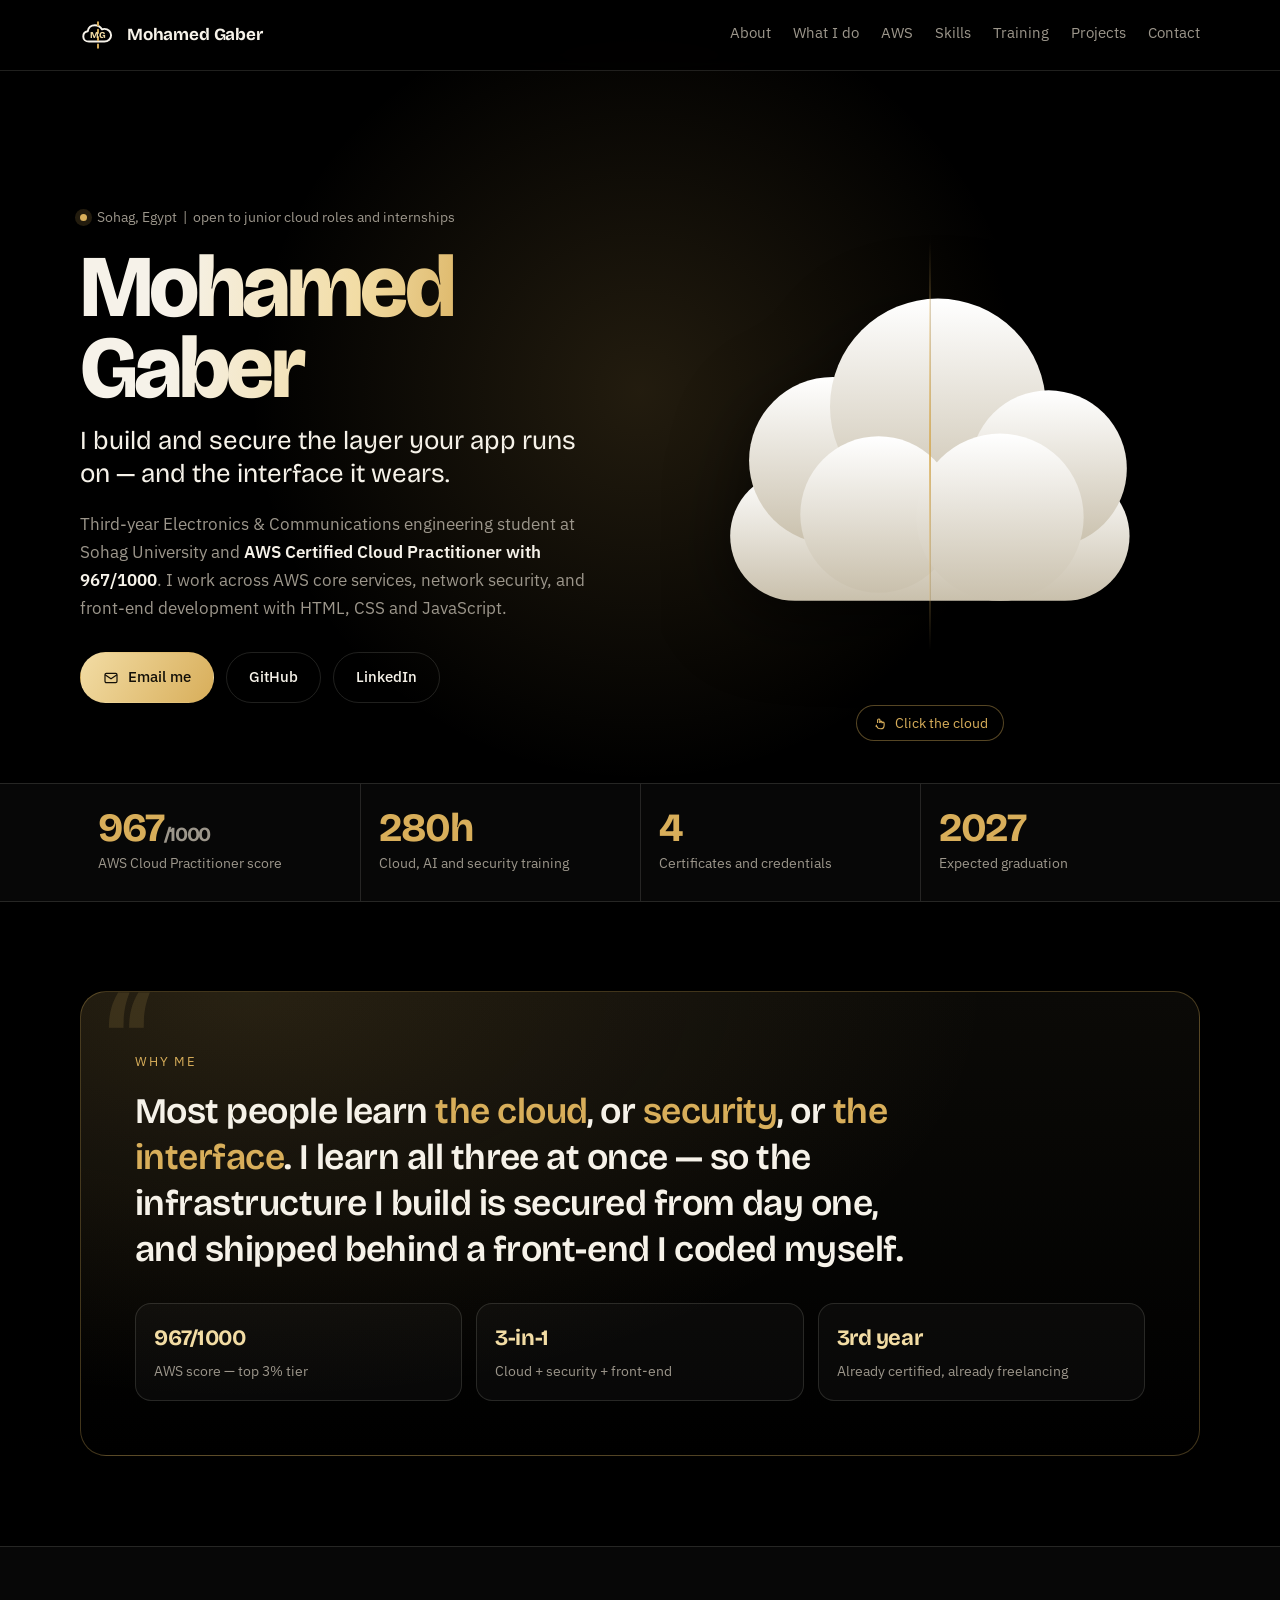
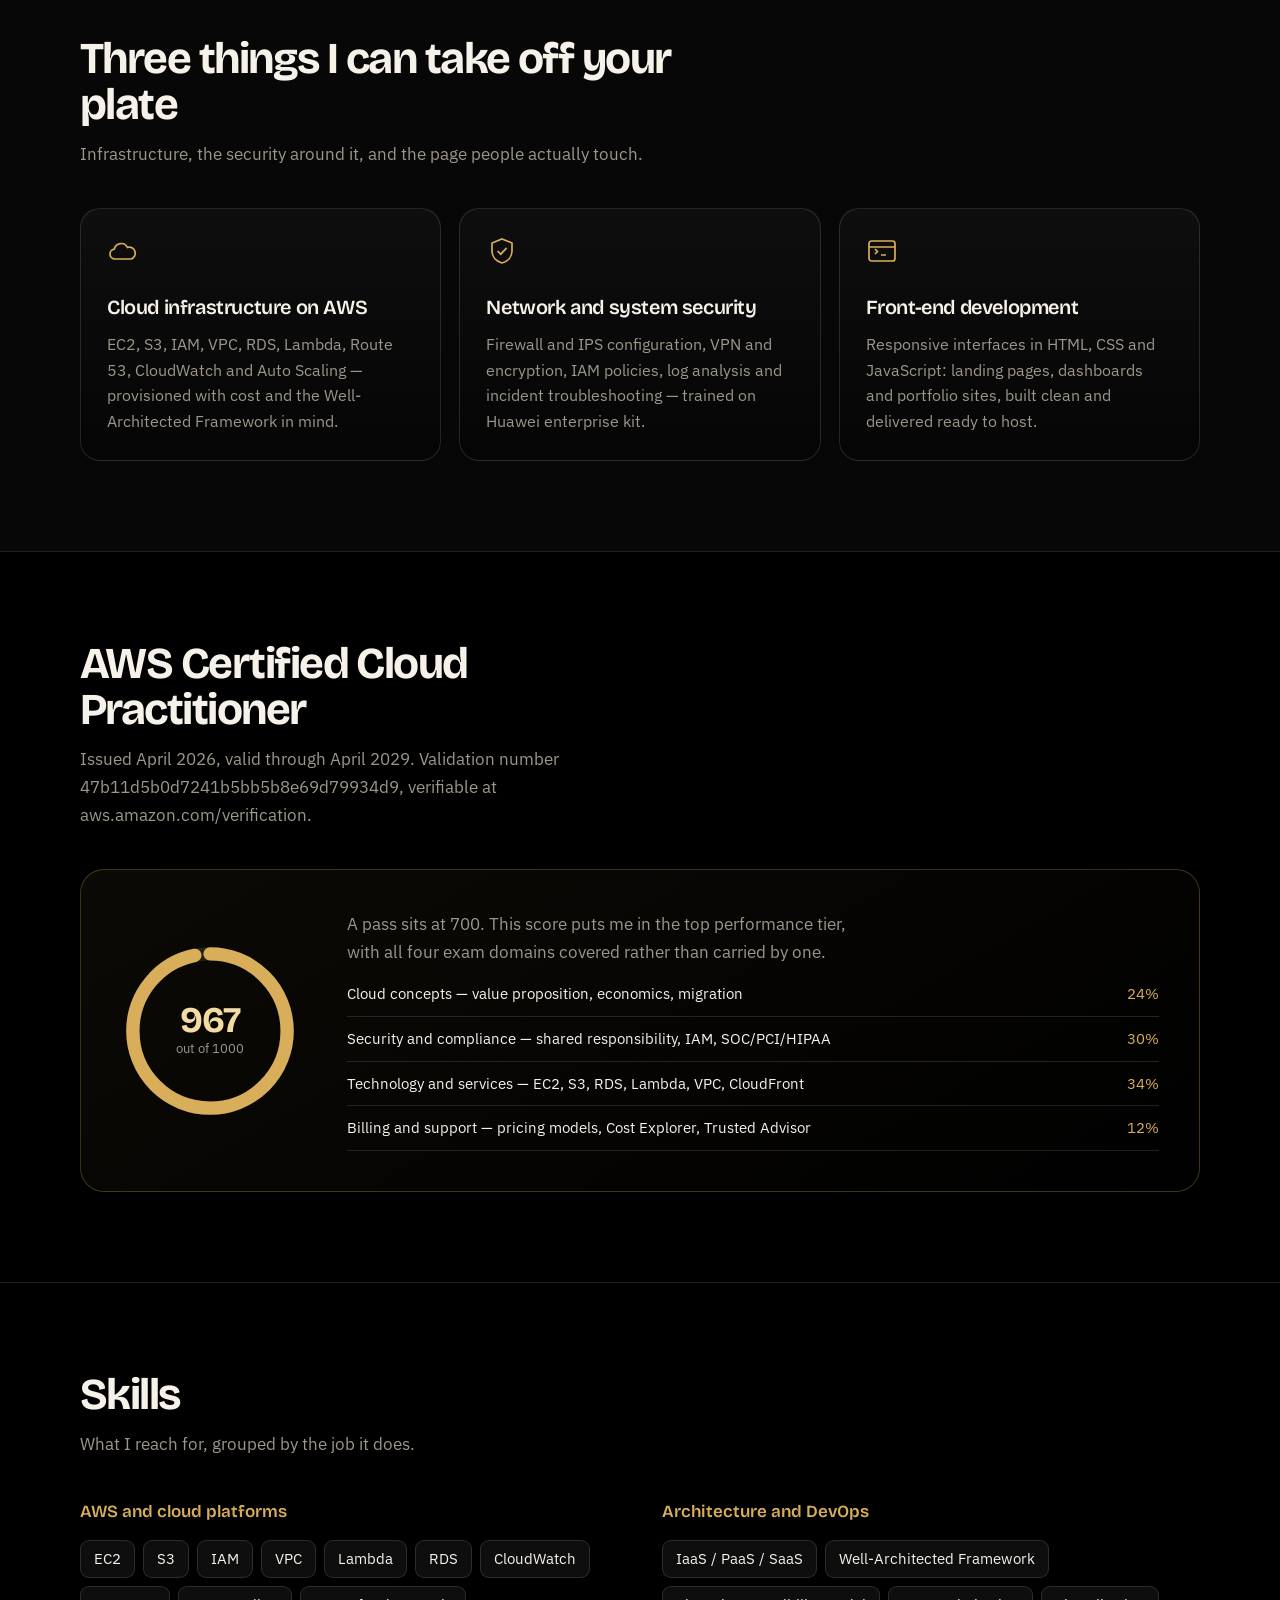
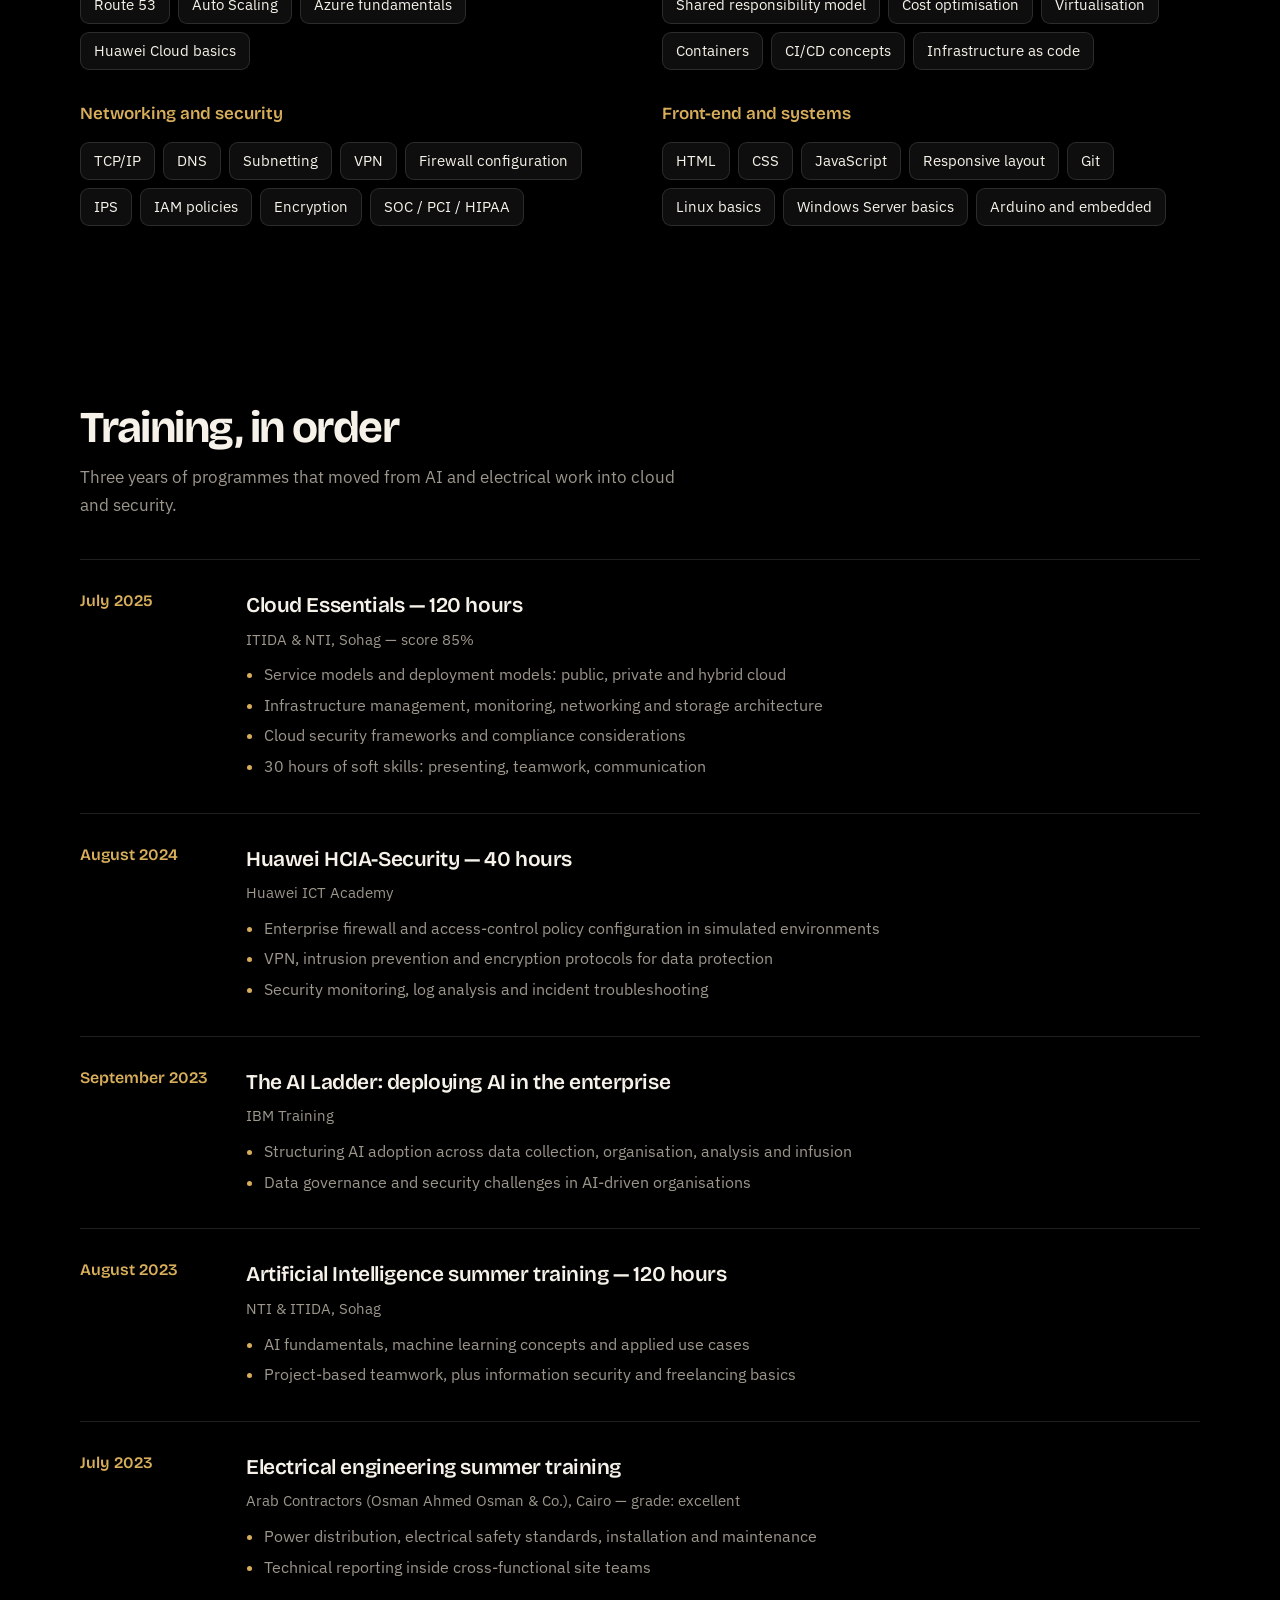
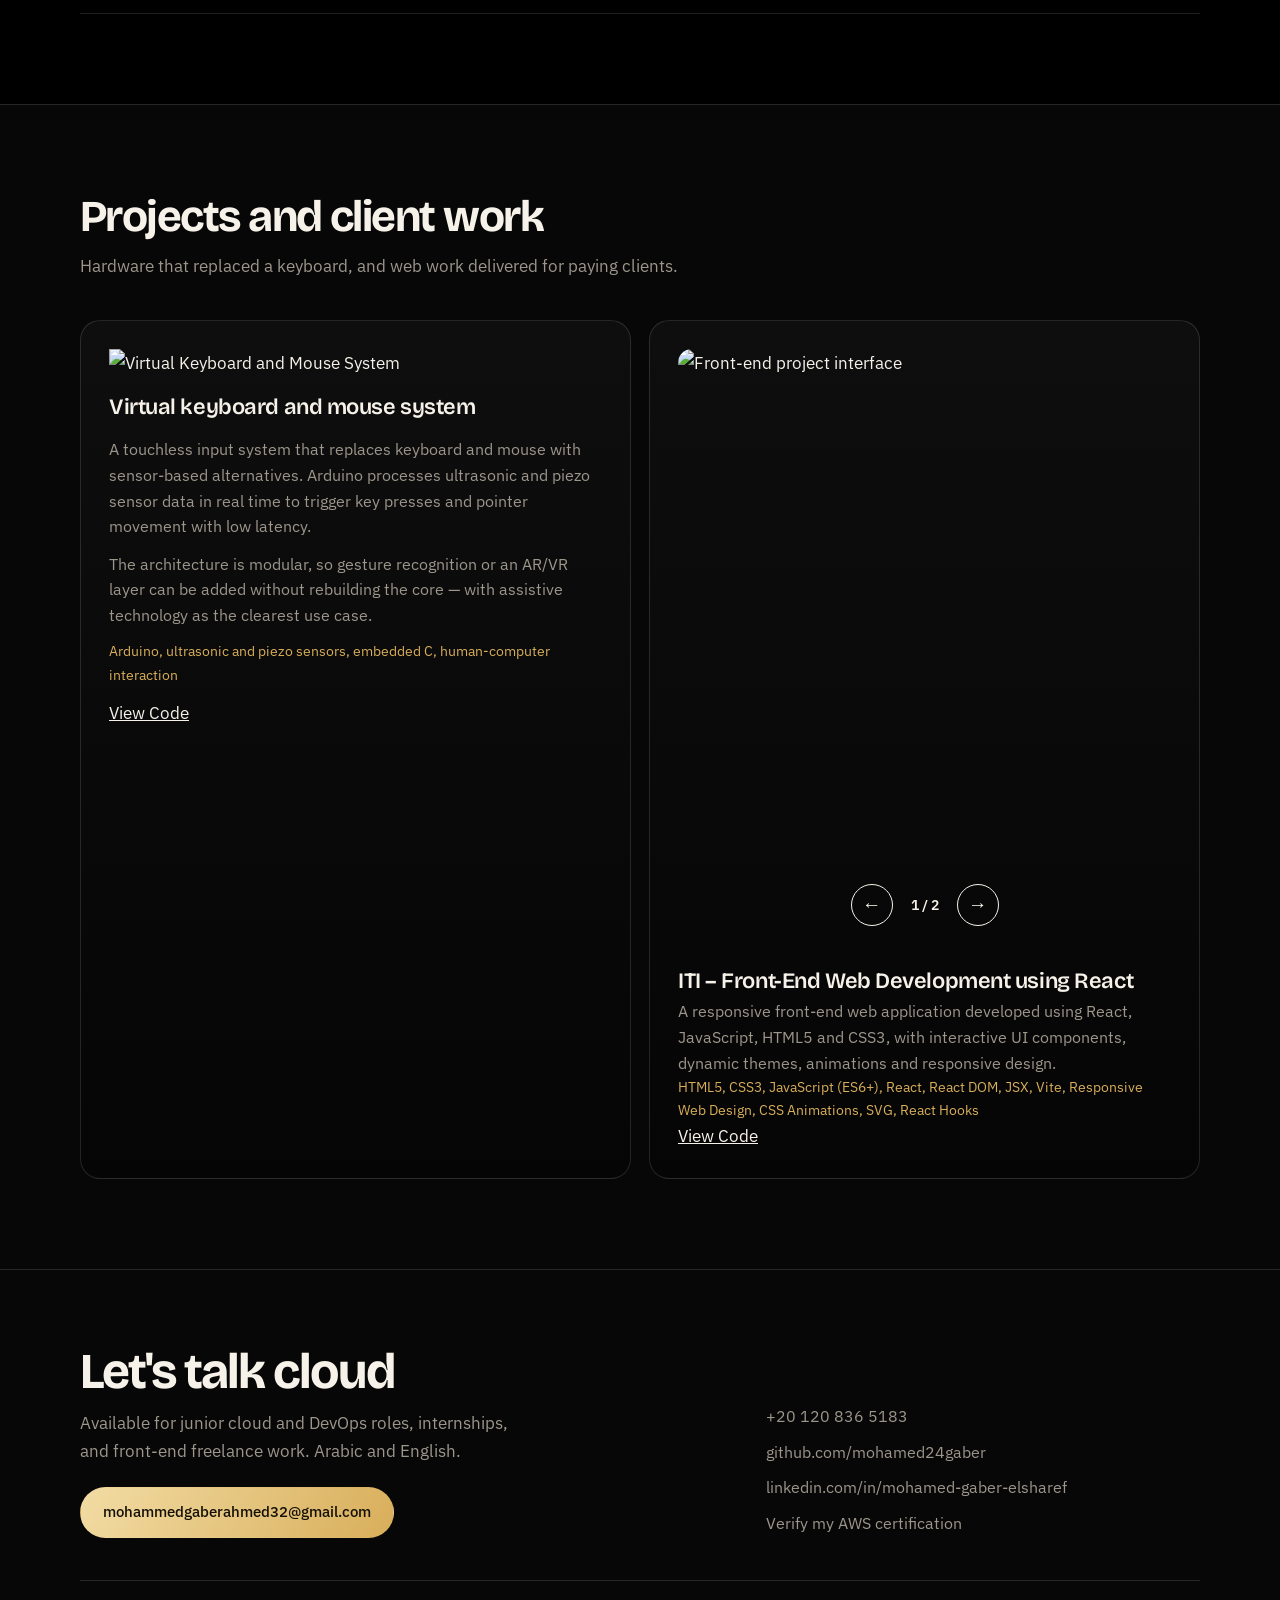
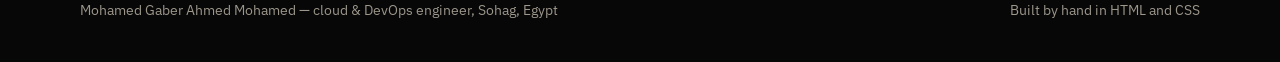
==== index.html @ 7c91f12f "Update portfolio" ====
<!DOCTYPE html>
<html lang="en">
<head>
<meta charset="utf-8">
<meta name="viewport" content="width=device-width, initial-scale=1">
<title>Mohamed Gaber — Cloud &amp; DevOps Engineer</title>
<meta name="description" content="Portfolio of Mohamed Gaber, cloud and DevOps engineer: AWS, network security, and front-end development.">
<link rel="preconnect" href="https://fonts.googleapis.com">
<link rel="preconnect" href="https://fonts.gstatic.com" crossorigin>
<link href="https://fonts.googleapis.com/css2?family=Bricolage+Grotesque:opsz,wght@12..96,400;12..96,600;12..96,800&family=IBM+Plex+Sans:wght@400;500;600&display=swap" rel="stylesheet">
<link rel="stylesheet" href="style.css">
</head>
<body>

<svg width="0" height="0" style="position:absolute" aria-hidden="true">
  <linearGradient id="cloudFill" x1="0" y1="0" x2="0" y2="1">
    <stop offset="0" stop-color="#FFFFFF"/>
    <stop offset="1" stop-color="#C9C0AC"/>
  </linearGradient>
  <symbol id="cloudshape" viewBox="0 0 400 400">
    <g fill="url(#cloudFill)">
      <rect x="52" y="214" width="296" height="96" rx="48"/>
      <circle cx="128" cy="206" r="62"/>
      <circle cx="206" cy="166" r="80"/>
      <circle cx="288" cy="212" r="58"/>
      <circle cx="162" cy="246" r="58"/>
      <circle cx="252" cy="248" r="62"/>
    </g>
  </symbol>
</svg>

<header class="top">
  <div class="wrap">
    <a class="mark" href="#top" aria-label="Mohamed Gaber, home">
      <svg viewBox="0 0 44 44" aria-hidden="true">
        <path d="M11 30c-4.4 0-7-2.8-7-6.3 0-3.1 2.2-5.7 5.4-6.2C10 13 13.7 10 18.2 10c3.7 0 7 2 8.6 5.1.9-.4 1.9-.6 3-.6 4.6 0 8.2 3.5 8.2 7.9 0 4.4-3.6 7.6-8.2 7.6H11Z" fill="none" stroke="var(--ink)" stroke-width="2.4" stroke-linejoin="round"/>
        <path d="M22 6.5v31" stroke="var(--gold)" stroke-width="2.4" stroke-linecap="round" stroke-dasharray="4 5"/>
        <text x="22" y="26" text-anchor="middle" font-family="Bricolage Grotesque, sans-serif" font-size="11" font-weight="800" fill="var(--gold-hi)" style="letter-spacing:-.5px">MG</text>
      </svg>
      <span>Mohamed Gaber</span>
    </a>
    <nav class="nav">
      <a href="#about">About</a>
      <a href="#do">What I do</a>
      <a href="#aws">AWS</a>
      <a href="#skills">Skills</a>
      <a href="#training">Training</a>
      <a href="#work">Projects</a>
      <a href="#contact">Contact</a>
    </nav>
  </div>
</header>

<main id="top">
  <div class="hero">
    <div class="wrap">
      <div>
        <p class="eyebrow rise" style="--d:.05s"><span class="dot"></span> Sohag, Egypt &nbsp;|&nbsp; open to junior cloud roles and internships</p>
        <h1 class="rise" style="--d:.15s">Mohamed Gaber</h1>
        <p class="role rise" style="--d:.3s">I build and secure the layer your app runs on — and the interface it wears.</p>
        <p class="lede rise" style="--d:.42s">Third-year Electronics &amp; Communications engineering student at Sohag University and <strong>AWS Certified Cloud Practitioner with 967/1000</strong>. I work across AWS core services, network security, and front-end development with HTML, CSS and JavaScript.</p>
        <div class="cta rise" style="--d:.54s">
          <a class="btn" href="mailto:mohammedgaberahmed32@gmail.com">
            <svg viewBox="0 0 24 24" fill="none" stroke="currentColor" stroke-width="1.8"><rect x="3" y="5" width="18" height="14" rx="2"/><path d="m3 7 9 6 9-6"/></svg>
            Email me
          </a>
          <a class="btn btn--ghost" href="https://github.com/mohamed24gaber" target="_blank" rel="noopener">GitHub</a>
          <a class="btn btn--ghost" href="https://www.linkedin.com/in/mohamed-gaber-elsharef-2423b2387/" target="_blank" rel="noopener">LinkedIn</a>
        </div>
      </div>

      <button class="reveal rise" id="reveal" style="--d:.2s" type="button" aria-pressed="false" aria-label="Open the cloud to show the photo">
        <span class="reveal__glow"></span>
        <span class="reveal__photo"><img src="[data-uri]" alt="Portrait of Mohamed Gaber"></span>
        <svg class="half half--l" viewBox="0 0 400 400" aria-hidden="true" style="clip-path:inset(0 50% 0 0)"><use href="#cloudshape"/></svg>
        <svg class="half half--r" viewBox="0 0 400 400" aria-hidden="true" style="clip-path:inset(0 0 0 50%)"><use href="#cloudshape"/></svg>
        <span class="seam"></span>
        <span class="hint" id="hint">
          <svg viewBox="0 0 24 24" width="15" height="15" fill="none" stroke="currentColor" stroke-width="1.8" aria-hidden="true"><path d="M9 11V6.5a1.8 1.8 0 0 1 3.6 0V11"/><path d="M12.6 11V9.8a1.7 1.7 0 0 1 3.4 0V11"/><path d="M16 11.4a1.7 1.7 0 0 1 3.4 0v3.2c0 3.3-2.2 5.8-5.6 5.8-3.6 0-5.8-2-6.8-5L6 17"/></svg>
          Click the cloud
        </span>
      </button>
    </div>
  </div>

  <div class="facts">
    <div class="wrap">
      <div class="fact rise" style="--d:0s"><b>967<span style="font-size:.5em;color:var(--muted)">/1000</span></b><span>AWS Cloud Practitioner score</span></div>
      <div class="fact rise" style="--d:.1s"><b>280h</b><span>Cloud, AI and security training</span></div>
      <div class="fact rise" style="--d:.2s"><b>4</b><span>Certificates and credentials</span></div>
      <div class="fact rise" style="--d:.3s"><b>2027</b><span>Expected graduation</span></div>
    </div>
  </div>

  <section id="about">
    <div class="wrap">
      <div class="usp rise">
        <span class="usp__kicker">Why me</span>
        <p class="usp__line">Most people learn <span class="gold">the cloud</span>, or <span class="gold">security</span>, or <span class="gold">the interface</span>. I learn all three at once — so the infrastructure I build is secured from day one, and shipped behind a front-end I coded myself.</p>
        <div class="usp__row">
          <div class="usp__pill"><b>967/1000</b><span>AWS score — top 3% tier</span></div>
          <div class="usp__pill"><b>3-in-1</b><span>Cloud + security + front-end</span></div>
          <div class="usp__pill"><b>3rd year</b><span>Already certified, already freelancing</span></div>
        </div>
      </div>
    </div>
  </section>

  <section id="do" style="background:var(--bg-2);border-top:1px solid var(--line)">
    <div class="wrap">
      <div class="head rise">
        <h2>Three things I can take off your plate</h2>
        <p>Infrastructure, the security around it, and the page people actually touch.</p>
      </div>
      <div class="cards">
        <div class="card rise" style="--d:.05s">
          <svg viewBox="0 0 32 32" fill="none" stroke="currentColor" stroke-width="1.7"><path d="M8 24a5 5 0 0 1-.7-9.95A7 7 0 0 1 20.4 12.4A6 6 0 0 1 24 24H8Z"/></svg>
          <h3>Cloud infrastructure on AWS</h3>
          <p>EC2, S3, IAM, VPC, RDS, Lambda, Route 53, CloudWatch and Auto Scaling — provisioned with cost and the Well-Architected Framework in mind.</p>
        </div>
        <div class="card rise" style="--d:.15s">
          <svg viewBox="0 0 32 32" fill="none" stroke="currentColor" stroke-width="1.7"><path d="M16 4l10 4v8c0 6-4.3 10.4-10 12-5.7-1.6-10-6-10-12V8l10-4Z"/><path d="m11.5 16 3.2 3.2 6-6.4"/></svg>
          <h3>Network and system security</h3>
          <p>Firewall and IPS configuration, VPN and encryption, IAM policies, log analysis and incident troubleshooting — trained on Huawei enterprise kit.</p>
        </div>
        <div class="card rise" style="--d:.25s">
          <svg viewBox="0 0 32 32" fill="none" stroke="currentColor" stroke-width="1.7"><rect x="3" y="6" width="26" height="20" rx="2.5"/><path d="M3 12h26M9 19l2.5-2.5L9 14M15 20h5"/></svg>
          <h3>Front-end development</h3>
          <p>Responsive interfaces in HTML, CSS and JavaScript: landing pages, dashboards and portfolio sites, built clean and delivered ready to host.</p>
        </div>
      </div>
    </div>
  </section>

  <section id="aws" style="border-top:1px solid var(--line);border-bottom:1px solid var(--line)">
    <div class="wrap">
      <div class="head rise">
        <h2>AWS Certified Cloud Practitioner</h2>
        <p>Issued April 2026, valid through April 2029. Validation number 47b11d5b0d7241b5bb5b8e69d79934d9, verifiable at aws.amazon.com/verification.</p>
      </div>
      <div class="score rise">
        <div class="ring">
          <svg viewBox="0 0 120 120" aria-hidden="true">
            <circle cx="60" cy="60" r="52" fill="none" stroke="rgba(246,242,233,.1)" stroke-width="9"/>
            <circle id="arc" cx="60" cy="60" r="52" fill="none" stroke="var(--gold)" stroke-width="9" stroke-linecap="round"/>
          </svg>
          <div class="val">967<em>out of 1000</em></div>
        </div>
        <div>
          <p style="margin:0;color:var(--muted);max-width:52ch">A pass sits at 700. This score puts me in the top performance tier, with all four exam domains covered rather than carried by one.</p>
          <ul class="domains">
            <li>Cloud concepts — value proposition, economics, migration <span>24%</span></li>
            <li>Security and compliance — shared responsibility, IAM, SOC/PCI/HIPAA <span>30%</span></li>
            <li>Technology and services — EC2, S3, RDS, Lambda, VPC, CloudFront <span>34%</span></li>
            <li>Billing and support — pricing models, Cost Explorer, Trusted Advisor <span>12%</span></li>
          </ul>
        </div>
      </div>
    </div>
  </section>

  <section id="skills">
    <div class="wrap">
      <div class="head rise">
        <h2>Skills</h2>
        <p>What I reach for, grouped by the job it does.</p>
      </div>
      <div class="stack">
        <div class="group rise" style="--d:.05s">
          <h3>AWS and cloud platforms</h3>
          <ul class="tags"><li>EC2</li><li>S3</li><li>IAM</li><li>VPC</li><li>Lambda</li><li>RDS</li><li>CloudWatch</li><li>Route 53</li><li>Auto Scaling</li><li>Azure fundamentals</li><li>Huawei Cloud basics</li></ul>
        </div>
        <div class="group rise" style="--d:.15s">
          <h3>Architecture and DevOps</h3>
          <ul class="tags"><li>IaaS / PaaS / SaaS</li><li>Well-Architected Framework</li><li>Shared responsibility model</li><li>Cost optimisation</li><li>Virtualisation</li><li>Containers</li><li>CI/CD concepts</li><li>Infrastructure as code</li></ul>
        </div>
        <div class="group rise" style="--d:.25s">
          <h3>Networking and security</h3>
          <ul class="tags"><li>TCP/IP</li><li>DNS</li><li>Subnetting</li><li>VPN</li><li>Firewall configuration</li><li>IPS</li><li>IAM policies</li><li>Encryption</li><li>SOC / PCI / HIPAA</li></ul>
        </div>
        <div class="group rise" style="--d:.35s">
          <h3>Front-end and systems</h3>
          <ul class="tags"><li>HTML</li><li>CSS</li><li>JavaScript</li><li>Responsive layout</li><li>Git</li><li>Linux basics</li><li>Windows Server basics</li><li>Arduino and embedded</li></ul>
        </div>
      </div>
    </div>
  </section>

  <section id="training">
    <div class="wrap">
      <div class="head rise">
        <h2>Training, in order</h2>
        <p>Three years of programmes that moved from AI and electrical work into cloud and security.</p>
      </div>
      <div class="timeline">
        <div class="item rise">
          <div class="when">July 2025</div>
          <div>
            <h3>Cloud Essentials — 120 hours</h3>
            <p class="org">ITIDA &amp; NTI, Sohag — score 85%</p>
            <ul>
              <li>Service models and deployment models: public, private and hybrid cloud</li>
              <li>Infrastructure management, monitoring, networking and storage architecture</li>
              <li>Cloud security frameworks and compliance considerations</li>
              <li>30 hours of soft skills: presenting, teamwork, communication</li>
            </ul>
          </div>
        </div>
        <div class="item rise">
          <div class="when">August 2024</div>
          <div>
            <h3>Huawei HCIA-Security — 40 hours</h3>
            <p class="org">Huawei ICT Academy</p>
            <ul>
              <li>Enterprise firewall and access-control policy configuration in simulated environments</li>
              <li>VPN, intrusion prevention and encryption protocols for data protection</li>
              <li>Security monitoring, log analysis and incident troubleshooting</li>
            </ul>
          </div>
        </div>
        <div class="item rise">
          <div class="when">September 2023</div>
          <div>
            <h3>The AI Ladder: deploying AI in the enterprise</h3>
            <p class="org">IBM Training</p>
            <ul>
              <li>Structuring AI adoption across data collection, organisation, analysis and infusion</li>
              <li>Data governance and security challenges in AI-driven organisations</li>
            </ul>
          </div>
        </div>
        <div class="item rise">
          <div class="when">August 2023</div>
          <div>
            <h3>Artificial Intelligence summer training — 120 hours</h3>
            <p class="org">NTI &amp; ITIDA, Sohag</p>
            <ul>
              <li>AI fundamentals, machine learning concepts and applied use cases</li>
              <li>Project-based teamwork, plus information security and freelancing basics</li>
            </ul>
          </div>
        </div>
        <div class="item rise">
          <div class="when">July 2023</div>
          <div>
            <h3>Electrical engineering summer training</h3>
            <p class="org">Arab Contractors (Osman Ahmed Osman &amp; Co.), Cairo — grade: excellent</p>
            <ul>
              <li>Power distribution, electrical safety standards, installation and maintenance</li>
              <li>Technical reporting inside cross-functional site teams</li>
            </ul>
          </div>
        </div>
      </div>
    </div>
  </section>

  <section id="work" style="background:var(--bg-2);border-top:1px solid var(--line)">
  <div class="wrap">

    <div class="head rise">
      <h2>Projects and client work</h2>
      <p>Hardware that replaced a keyboard, and web work delivered for paying clients.</p>
    </div>

    <div class="proj">

      <!-- Virtual Keyboard and Mouse -->
<article class="rise" style="--d:.05s">

  <img
    src="Projects/virtual-keyboard-mouse.jpg"
  alt="Virtual Keyboard and Mouse System"
  class="project-image"
  >

  <h3>Virtual keyboard and mouse system</h3>

  <p>
    A touchless input system that replaces keyboard and mouse with
    sensor-based alternatives. Arduino processes ultrasonic and piezo
    sensor data in real time to trigger key presses and pointer movement
    with low latency.
  </p>

  <p>
    The architecture is modular, so gesture recognition or an AR/VR layer
    can be added without rebuilding the core — with assistive technology
    as the clearest use case.
  </p>

  <p class="tech">
    Arduino, ultrasonic and piezo sensors, embedded C,
    human-computer interaction
  </p>

  <!-- View Code -->
  <a
    href="Projects/virtual-keyboard.html"
    target="_blank"
    rel="noopener noreferrer"
  >
    View Code
  </a>

</article>

  <!-- Front-end and Cloud Freelancing -->
<article class="rise frontend-project">

  <div class="project-slider">

    <img
      id="projectSlide"
      src="Projects/Front-End.jpg"
      alt="Front-end project interface"
      class="project-image"
    >

    <div class="slider-controls">
      <button type="button" onclick="previousProjectImage()">←</button>

      <span id="slideCounter">1 / 2</span>

      <button type="button" onclick="nextProjectImage()">→</button>
    </div>

  </div>

  <div class="project-info">

    <h3>ITI – Front-End Web Development using React</h3>

    <p>
      A responsive front-end web application developed using React,
      JavaScript, HTML5 and CSS3, with interactive UI components,
      dynamic themes, animations and responsive design.
    </p>

    <p class="tech">
      HTML5, CSS3, JavaScript (ES6+), React, React DOM, JSX, Vite,
      Responsive Web Design, CSS Animations, SVG, React Hooks
    </p>

    <a
      href="Projects/front-end-cloud.html"
      target="_blank"
      rel="noopener noreferrer"
    >
      View Code
    </a>

  </div>

</article>
    </div>
  </div>
</section>
</main>

<footer id="contact">
  <div class="wrap">
    <div class="foot">
      <div class="rise">
        <h2>Let's talk cloud</h2>
        <p>Available for junior cloud and DevOps roles, internships, and front-end freelance work. Arabic and English.</p>
        <a class="btn" href="mailto:mohammedgaberahmed32@gmail.com">mohammedgaberahmed32@gmail.com</a>
      </div>
      <div class="links rise" style="--d:.12s">
        <a href="tel:+201208365183">+20 120 836 5183</a>
        <a href="https://github.com/mohamed24gaber" target="_blank" rel="noopener">github.com/mohamed24gaber</a>
        <a href="https://www.linkedin.com/in/mohamed-gaber-elsharef-2423b2387/" target="_blank" rel="noopener">linkedin.com/in/mohamed-gaber-elsharef</a>
        <a href="https://aws.amazon.com/verification" target="_blank" rel="noopener">Verify my AWS certification</a>
      </div>
    </div>
    <div class="rule">
      <span>Mohamed Gaber Ahmed Mohamed — cloud &amp; DevOps engineer, Sohag, Egypt</span>
      <span>Built by hand in HTML and CSS</span>
    </div>
  </div>
</footer>

<script src="script.js" defer></script>
<script>
  const projectImages = [
    {
      src: "Projects/Front-End.jpg.png",
      alt: "Front-end project interface"
    },
    {
      src: "Projects/Responsive.jpg.png",
      alt: "Responsive design project"
    }
  ];

  let currentProjectImage = 0;

  function showProjectImage() {
    const image = document.getElementById("projectSlide");
    const counter = document.getElementById("slideCounter");

    image.src = projectImages[currentProjectImage].src;
    image.alt = projectImages[currentProjectImage].alt;

    counter.textContent = `${currentProjectImage + 1} / ${projectImages.length}`;
  }

  function nextProjectImage() {
    currentProjectImage =
      (currentProjectImage + 1) % projectImages.length;

    showProjectImage();
  }

  function previousProjectImage() {
    currentProjectImage =
      (currentProjectImage - 1 + projectImages.length) %
      projectImages.length;

    showProjectImage();
  }
</script>
</body>
</html>
---- style.css ----
/* one palette in every viewer: black, warm white, gold */
  :root{
    --bg:#000000;
    --bg-2:#070707;
    --surface:#0E0E0E;
    --ink:#F6F2E9;
    --muted:#9C968B;
    --line:rgba(246,242,233,.13);
    --gold:#D8AE5A;
    --gold-hi:#F2DCA4;
    --gold-dim:rgba(216,174,90,.16);
    --cloud-a:#FFFFFF;
    --cloud-b:#CFC7B6;
    --display:"Bricolage Grotesque","Trebuchet MS",system-ui,sans-serif;
    --body:"IBM Plex Sans",system-ui,-apple-system,"Segoe UI",sans-serif;
  }
  @media (prefers-color-scheme:dark){ :root:not([data-theme="light"]){ color-scheme:dark } }
  :root[data-theme="dark"]{ color-scheme:dark }

  *{box-sizing:border-box}
  html{scroll-behavior:smooth}
  body{
    margin:0;background:var(--bg);color:var(--ink);
    font-family:var(--body);font-size:17px;line-height:1.65;
    -webkit-font-smoothing:antialiased;overflow-x:hidden;
  }
  img{max-width:100%;display:block}
  a{color:inherit}
  :focus-visible{outline:2px solid var(--gold);outline-offset:4px;border-radius:3px}
  .wrap{width:min(1120px,92vw);margin:0 auto}
  .gold{color:var(--gold)}

  /* entrance motion */
  .rise{opacity:0;transform:translateY(18px);transition:opacity .9s cubic-bezier(.2,.7,.2,1),transform .9s cubic-bezier(.2,.7,.2,1);transition-delay:var(--d,0s)}
  .rise.in{opacity:1;transform:none}
  @media (prefers-reduced-motion:reduce){ .rise{opacity:1;transform:none;transition:none} }

  /* ---------- nav ---------- */
  .top{position:sticky;top:0;z-index:30;background:rgba(0,0,0,.72);backdrop-filter:blur(12px);border-bottom:1px solid var(--line)}
  .top .wrap{display:flex;align-items:center;gap:24px;min-height:70px}
  .mark{display:flex;align-items:center;gap:11px;text-decoration:none;font-family:var(--display);font-weight:700;letter-spacing:-.01em}
  .mark svg{width:36px;height:36px;flex:none}
  .nav{margin-left:auto;display:flex;gap:22px;font-size:15px}
  .nav a{text-decoration:none;color:var(--muted);padding-bottom:3px;border-bottom:1px solid transparent;transition:color .3s,border-color .3s}
  .nav a:hover{color:var(--ink);border-color:var(--gold)}
  @media (max-width:760px){.nav{display:none}}

  /* ---------- hero ---------- */
  .hero{position:relative;padding:clamp(40px,7vw,90px) 0 40px}
  .hero::before{
    content:"";position:absolute;left:50%;top:-140px;width:min(920px,120vw);aspect-ratio:1;
    transform:translateX(-50%);pointer-events:none;
    background:radial-gradient(circle,var(--gold-dim),transparent 60%);
  }
  .hero .wrap{position:relative;display:grid;grid-template-columns:1fr 1.02fr;gap:clamp(28px,4vw,52px);align-items:center}
  .eyebrow{display:inline-flex;align-items:center;gap:10px;font-size:14px;color:var(--muted);margin:0 0 18px}
  .dot{width:7px;height:7px;border-radius:50%;background:var(--gold);box-shadow:0 0 0 5px var(--gold-dim)}
  h1{
    font-family:var(--display);font-weight:800;
    font-size:clamp(44px,7.6vw,88px);line-height:.92;letter-spacing:-.04em;margin:0 0 16px;
    background:linear-gradient(96deg,var(--ink) 18%,var(--gold-hi) 52%,var(--gold) 76%,var(--ink) 98%);
    -webkit-background-clip:text;background-clip:text;color:transparent;
  }
  .role{font-family:var(--display);font-weight:400;font-size:clamp(19px,2.3vw,26px);line-height:1.25;margin:0 0 20px;color:var(--ink)}
  .lede{max-width:52ch;color:var(--muted);margin:0 0 30px}
  .lede strong{color:var(--ink);font-weight:600}
  .cta{display:flex;flex-wrap:wrap;gap:12px}
  .btn{
    display:inline-flex;align-items:center;gap:9px;text-decoration:none;
    font-size:15px;font-weight:500;padding:12px 22px;border-radius:999px;
    background:linear-gradient(120deg,var(--gold-hi),var(--gold));color:#141008;border:1px solid transparent;
    transition:filter .3s,transform .3s;
  }
  .btn:hover{filter:brightness(1.1);transform:translateY(-1px)}
  .btn svg{width:16px;height:16px}
  .btn--ghost{background:transparent;color:var(--ink);border-color:var(--line)}
  .btn--ghost:hover{border-color:var(--gold);color:var(--gold);filter:none}

  /* ---------- cloud reveal (click to open) ---------- */
  .reveal{
    position:relative;display:block;width:100%;max-width:580px;margin-inline:auto;
    aspect-ratio:1/1.08;background:transparent;border:0;padding:0;cursor:pointer;
    font:inherit;color:inherit;-webkit-tap-highlight-color:transparent;
  }
  .reveal__glow{
    position:absolute;left:50%;top:50%;transform:translate(-50%,-50%) scale(.6);
    width:84%;aspect-ratio:1;border-radius:50%;opacity:0;
    background:radial-gradient(circle,rgba(216,174,90,.42),transparent 64%);
    transition:opacity 1s ease,transform 1.2s cubic-bezier(.2,.7,.2,1);
  }
  .reveal__photo{
    position:absolute;left:50%;top:50%;width:60%;height:91%;
    transform:translate(-50%,-44%) scale(.9);opacity:0;
    border-radius:260px 260px 26px 26px;overflow:hidden;
    border:1px solid rgba(216,174,90,.45);
    box-shadow:0 30px 70px -30px rgba(0,0,0,.9),0 0 0 6px rgba(216,174,90,.07);
    transition:opacity .8s ease .28s,transform 1.1s cubic-bezier(.2,.7,.2,1) .28s;
  }
  .reveal__photo img{width:100%;height:100%;object-fit:cover;object-position:50% 12%}
  .half{
    position:absolute;inset:0;width:100%;height:100%;
    transition:transform 1.25s cubic-bezier(.62,.02,.2,1),opacity 1.25s ease;
    filter:drop-shadow(0 20px 36px rgba(0,0,0,.6));
  }
  .seam{
    position:absolute;left:50%;top:14%;height:70%;width:2px;transform:translateX(-50%);
    background:linear-gradient(to bottom,transparent,var(--gold),transparent);
    opacity:.85;transition:opacity .5s ease;
  }
  .hint{
    position:absolute;left:50%;bottom:2px;transform:translateX(-50%);
    display:inline-flex;align-items:center;gap:8px;white-space:nowrap;
    font-size:13.5px;color:var(--gold);border:1px solid rgba(216,174,90,.4);
    border-radius:999px;padding:6px 15px;background:rgba(0,0,0,.5);
    transition:opacity .4s ease,color .3s,border-color .3s;
  }
  .reveal:hover .hint{color:var(--gold-hi);border-color:var(--gold)}
  .reveal:hover .half--l{transform:translate3d(-4%,0,0) rotate(-1.5deg)}
  .reveal:hover .half--r{transform:translate3d(4%,0,0) rotate(1.5deg)}

  .reveal.is-open .half--l{transform:translate3d(-32%,-5%,0) rotate(-7deg);opacity:.5}
  .reveal.is-open .half--r{transform:translate3d(32%,5%,0) rotate(7deg);opacity:.5}
  .reveal.is-open .reveal__photo{opacity:1;transform:translate(-50%,-50%) scale(1)}
  .reveal.is-open .reveal__glow{opacity:1;transform:translate(-50%,-50%) scale(1)}
  .reveal.is-open .seam{opacity:0}

  /* ---------- numbers ---------- */
  .facts{border-top:1px solid var(--line);border-bottom:1px solid var(--line);background:var(--bg-2)}
  .facts .wrap{display:grid;grid-template-columns:repeat(4,1fr)}
  .fact{padding:24px 18px}
  .fact+.fact{border-left:1px solid var(--line)}
  .fact b{display:block;font-family:var(--display);font-weight:700;font-size:clamp(27px,3.4vw,40px);line-height:1;letter-spacing:-.035em;color:var(--gold)}
  .fact span{font-size:14px;color:var(--muted)}
  @media (max-width:760px){
    .facts .wrap{grid-template-columns:1fr 1fr}
    .fact:nth-child(3){border-left:0}
    .fact:nth-child(n+3){border-top:1px solid var(--line)}
  }

  /* ---------- about / usp ---------- */
  .usp{
    position:relative;border:1px solid rgba(216,174,90,.3);border-radius:26px;
    padding:clamp(30px,5vw,54px);
    background:radial-gradient(120% 160% at 15% 0%,rgba(216,174,90,.14),transparent 55%),
               linear-gradient(180deg,#0B0A07,#000);
    overflow:hidden;
  }
  .usp::after{
    content:"“";position:absolute;top:-.15em;left:26px;font-family:var(--display);
    font-size:clamp(90px,14vw,170px);color:rgba(216,174,90,.14);line-height:1;pointer-events:none;
  }
  .usp__kicker{display:inline-block;font-size:13px;letter-spacing:.14em;text-transform:uppercase;color:var(--gold);margin-bottom:16px}
  .usp__line{position:relative;font-family:var(--display);font-weight:600;font-size:clamp(23px,3.1vw,36px);line-height:1.28;letter-spacing:-.015em;margin:0 0 30px;max-width:34ch}
  .usp__row{display:flex;flex-wrap:wrap;gap:14px}
  .usp__pill{flex:1 1 190px;border:1px solid var(--line);border-radius:16px;padding:16px 18px;background:rgba(246,242,233,.03)}
  .usp__pill b{display:block;font-family:var(--display);font-weight:700;font-size:22px;color:var(--gold-hi);letter-spacing:-.02em}
  .usp__pill span{font-size:14px;color:var(--muted)}

  /* ---------- sections ---------- */
  section{padding:clamp(56px,7vw,100px) 0}
  .head{max-width:62ch;margin-bottom:40px}
  .head h2{font-family:var(--display);font-weight:700;font-size:clamp(29px,4vw,44px);line-height:1.04;letter-spacing:-.035em;margin:0 0 12px}
  .head p{margin:0;color:var(--muted)}

  .cards{display:grid;grid-template-columns:repeat(3,1fr);gap:18px}
  .card{background:linear-gradient(180deg,var(--surface),#050505);border:1px solid var(--line);border-radius:20px;padding:26px;transition:border-color .35s,transform .35s}
  .card:hover{border-color:rgba(216,174,90,.45);transform:translateY(-3px)}
  .card h3{font-family:var(--display);font-size:20px;font-weight:600;margin:16px 0 8px;letter-spacing:-.02em}
  .card p{margin:0;color:var(--muted);font-size:15.5px}
  .card svg{width:32px;height:32px;color:var(--gold)}
  @media (max-width:880px){.cards{grid-template-columns:1fr}}

  .stack{display:grid;grid-template-columns:repeat(2,1fr);gap:30px 44px}
  .group h3{font-family:var(--display);font-size:17px;font-weight:600;margin:0 0 14px;color:var(--gold)}
  .tags{display:flex;flex-wrap:wrap;gap:8px;padding:0;margin:0;list-style:none}
  .tags li{font-size:14.5px;padding:6px 13px;border:1px solid var(--line);border-radius:9px;background:var(--surface)}
  @media (max-width:760px){.stack{grid-template-columns:1fr}}

  .score{background:linear-gradient(150deg,#0C0A06,#000);border:1px solid rgba(216,174,90,.28);border-radius:24px;padding:clamp(26px,4vw,40px);display:grid;grid-template-columns:auto 1fr;gap:clamp(26px,4vw,48px);align-items:center}
  .ring{position:relative;width:178px;height:178px;flex:none}
  .ring svg{width:100%;height:100%;transform:rotate(-90deg)}
  .ring .val{position:absolute;inset:0;display:grid;place-content:center;text-align:center;font-family:var(--display);font-weight:700;font-size:36px;letter-spacing:-.035em;line-height:1;color:var(--gold-hi)}
  .ring .val em{display:block;font:400 13px/1.5 var(--body);font-style:normal;color:var(--muted);letter-spacing:0}
  #arc{stroke-dasharray:326.7;stroke-dashoffset:326.7;transition:stroke-dashoffset 1.8s cubic-bezier(.2,.7,.2,1) .2s}
  .score.in #arc{stroke-dashoffset:10.8}
  .domains{display:grid;gap:10px;margin:16px 0 0;padding:0;list-style:none}
  .domains li{display:grid;grid-template-columns:1fr auto;gap:12px;font-size:15px;padding-bottom:9px;border-bottom:1px solid var(--line);color:var(--ink)}
  .domains span{color:var(--gold)}
  @media (max-width:760px){.score{grid-template-columns:1fr;justify-items:start}}

  .timeline{border-top:1px solid var(--line)}
  .item{display:grid;grid-template-columns:140px 1fr;gap:26px;padding:28px 0;border-bottom:1px solid var(--line)}
  .item .when{font-family:var(--display);font-weight:600;color:var(--gold);font-size:16px}
  .item h3{font-family:var(--display);font-size:21px;font-weight:600;margin:0 0 5px;letter-spacing:-.02em}
  .item .org{color:var(--muted);font-size:15px;margin:0 0 10px}
  .item ul{margin:0;padding-left:18px;color:var(--muted);font-size:15.5px}
  .item li{margin-bottom:5px}
  .item li::marker{color:var(--gold)}
  @media (max-width:760px){.item{grid-template-columns:1fr;gap:6px}}

  .proj{display:grid;grid-template-columns:repeat(2,1fr);gap:18px}
  .proj article{background:linear-gradient(180deg,var(--surface),#050505);border:1px solid var(--line);border-radius:20px;padding:28px;display:flex;flex-direction:column;gap:12px;transition:border-color .35s}
  .proj article:hover{border-color:rgba(216,174,90,.45)}
  .proj h3{font-family:var(--display);font-size:22px;font-weight:600;margin:0;letter-spacing:-.02em}
  .proj p{margin:0;color:var(--muted);font-size:15.5px}
  .proj .tech{font-size:14px;color:var(--gold)}
  @media (max-width:880px){.proj{grid-template-columns:1fr}}

  footer{background:var(--bg-2);border-top:1px solid var(--line);padding:clamp(52px,6vw,84px) 0 40px}
  .foot{display:grid;grid-template-columns:1.2fr .8fr;gap:34px;align-items:end}
  .foot h2{font-family:var(--display);font-weight:700;font-size:clamp(30px,4.6vw,50px);line-height:1;letter-spacing:-.04em;margin:0 0 12px}
  .foot p{margin:0 0 22px;color:var(--muted);max-width:44ch}
  .links{display:grid;gap:9px;font-size:15.5px}
  .links a{text-decoration:none;color:var(--muted);border-bottom:1px solid transparent;justify-self:start;transition:color .3s,border-color .3s}
  .links a:hover{color:var(--gold);border-color:var(--gold)}
  .rule{margin-top:42px;padding-top:18px;border-top:1px solid var(--line);display:flex;justify-content:space-between;gap:16px;flex-wrap:wrap;font-size:14px;color:var(--muted)}
  @media (max-width:760px){.foot{grid-template-columns:1fr}}
  @media (max-width:900px){.hero .wrap{grid-template-columns:1fr}.reveal{order:-1;max-width:430px}}
 .project-slider {
  width: 100%;
  display: block;
  margin-bottom: 25px;
}

.project-slider .project-image {
  width: 100%;
  height: 520px;
  object-fit: contain;
  display: block;
  margin: 0 auto 15px;
  border-radius: 14px;
}

.slider-controls {
  display: flex;
  align-items: center;
  justify-content: center;
  gap: 18px;
  width: 100%;
}

.slider-controls button {
  width: 42px;
  height: 42px;
  border: 1px solid currentColor;
  border-radius: 50%;
  background: transparent;
  color: inherit;
  cursor: pointer;
  font-size: 1.2rem;
  transition: transform 0.2s ease;
}

.slider-controls button:hover {
  transform: scale(1.05);
}

#slideCounter {
  font-size: 0.9rem;
  font-weight: 600;
}

/* Front-end React project card */

#b99let {
  display: block !important;
  width: 100%;
}

#b99let .project-slider {
  display: block;
  width: 100%;
}

#b99let .project-slider .project-image {
  width: 100%;
  height: 520px;
  object-fit: contain;
  display: block;
  margin: 0 auto 15px;
}

#b99let h3 {
  display: block;
  width: 100%;
  margin: 0 0 15px;
}

#b99let p {
  display: block;
  width: 100%;
}

#b99let .tech {
  margin-top: 15px;
}

#b99let > a {
  display: inline-block;
  margin-top: 10px;
}

@media (max-width: 700px) {
  #b99let .project-slider .project-image {
    height: auto;
  }
}
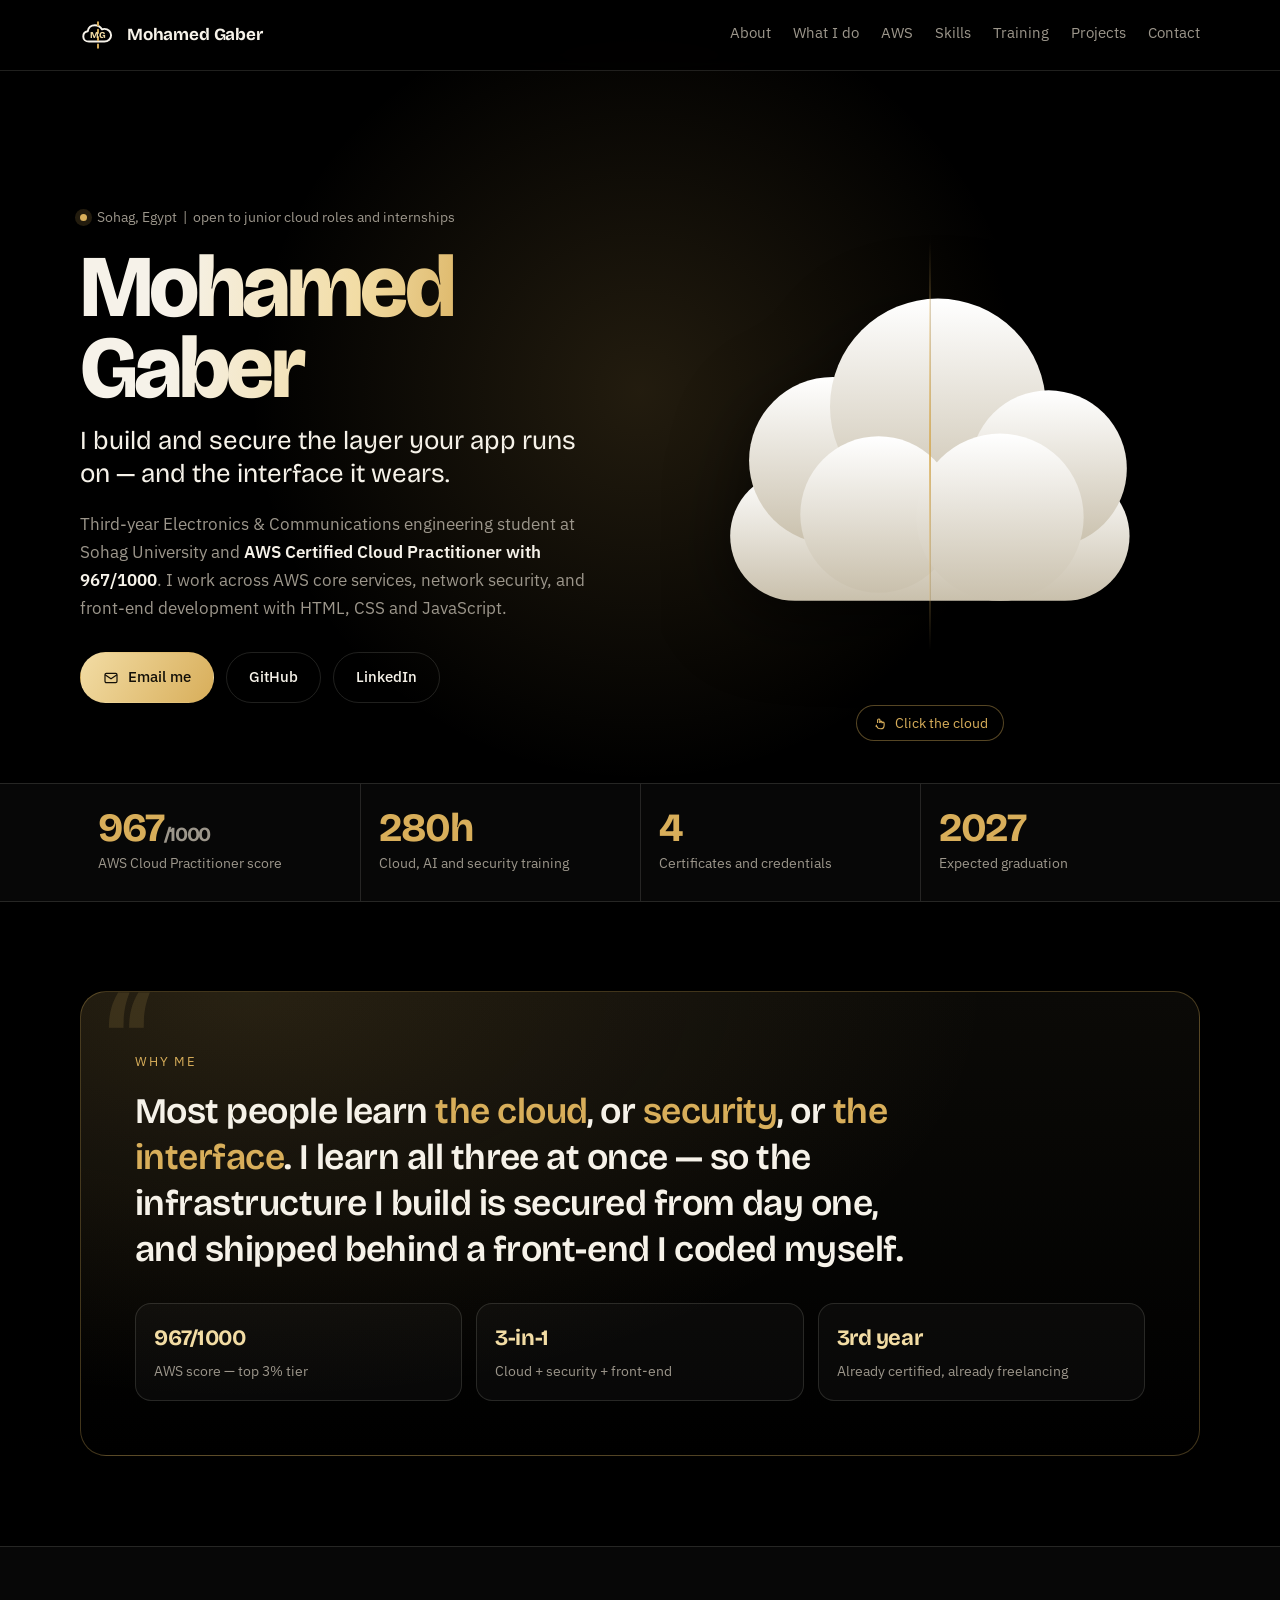
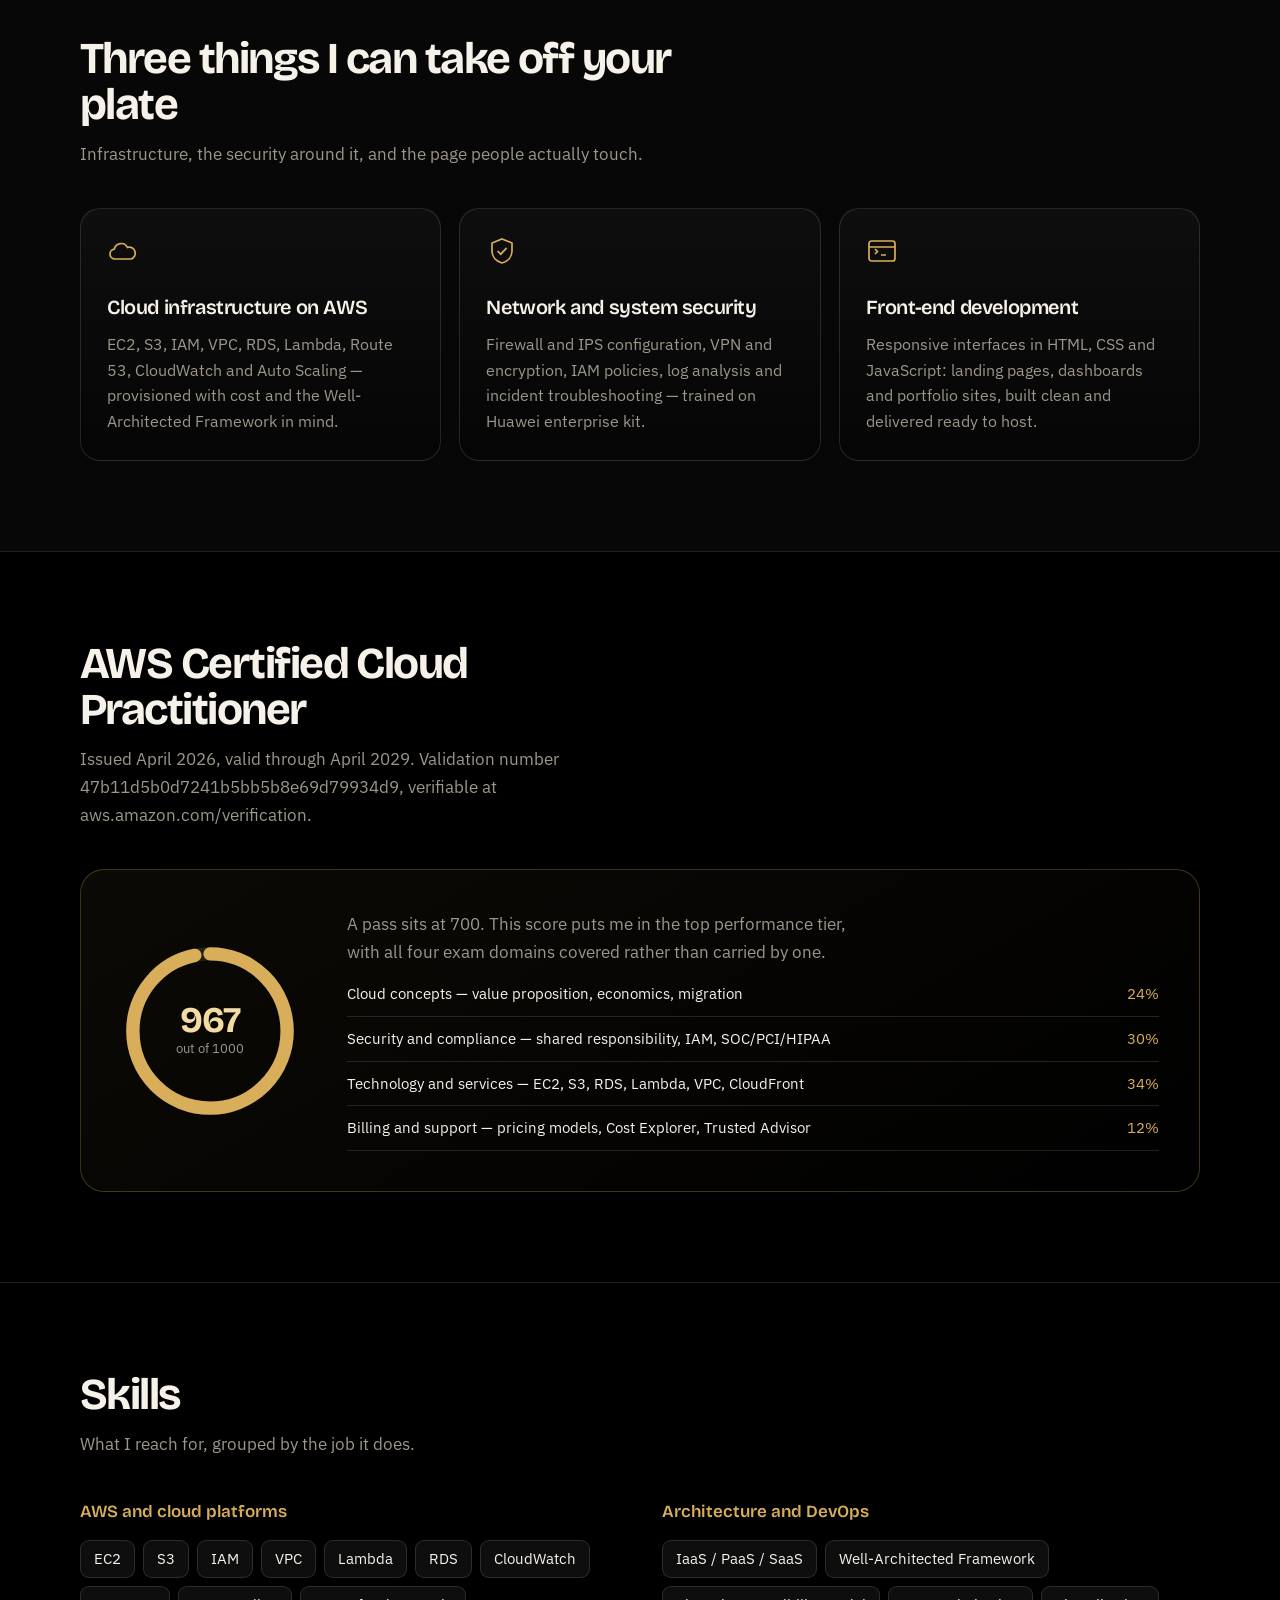
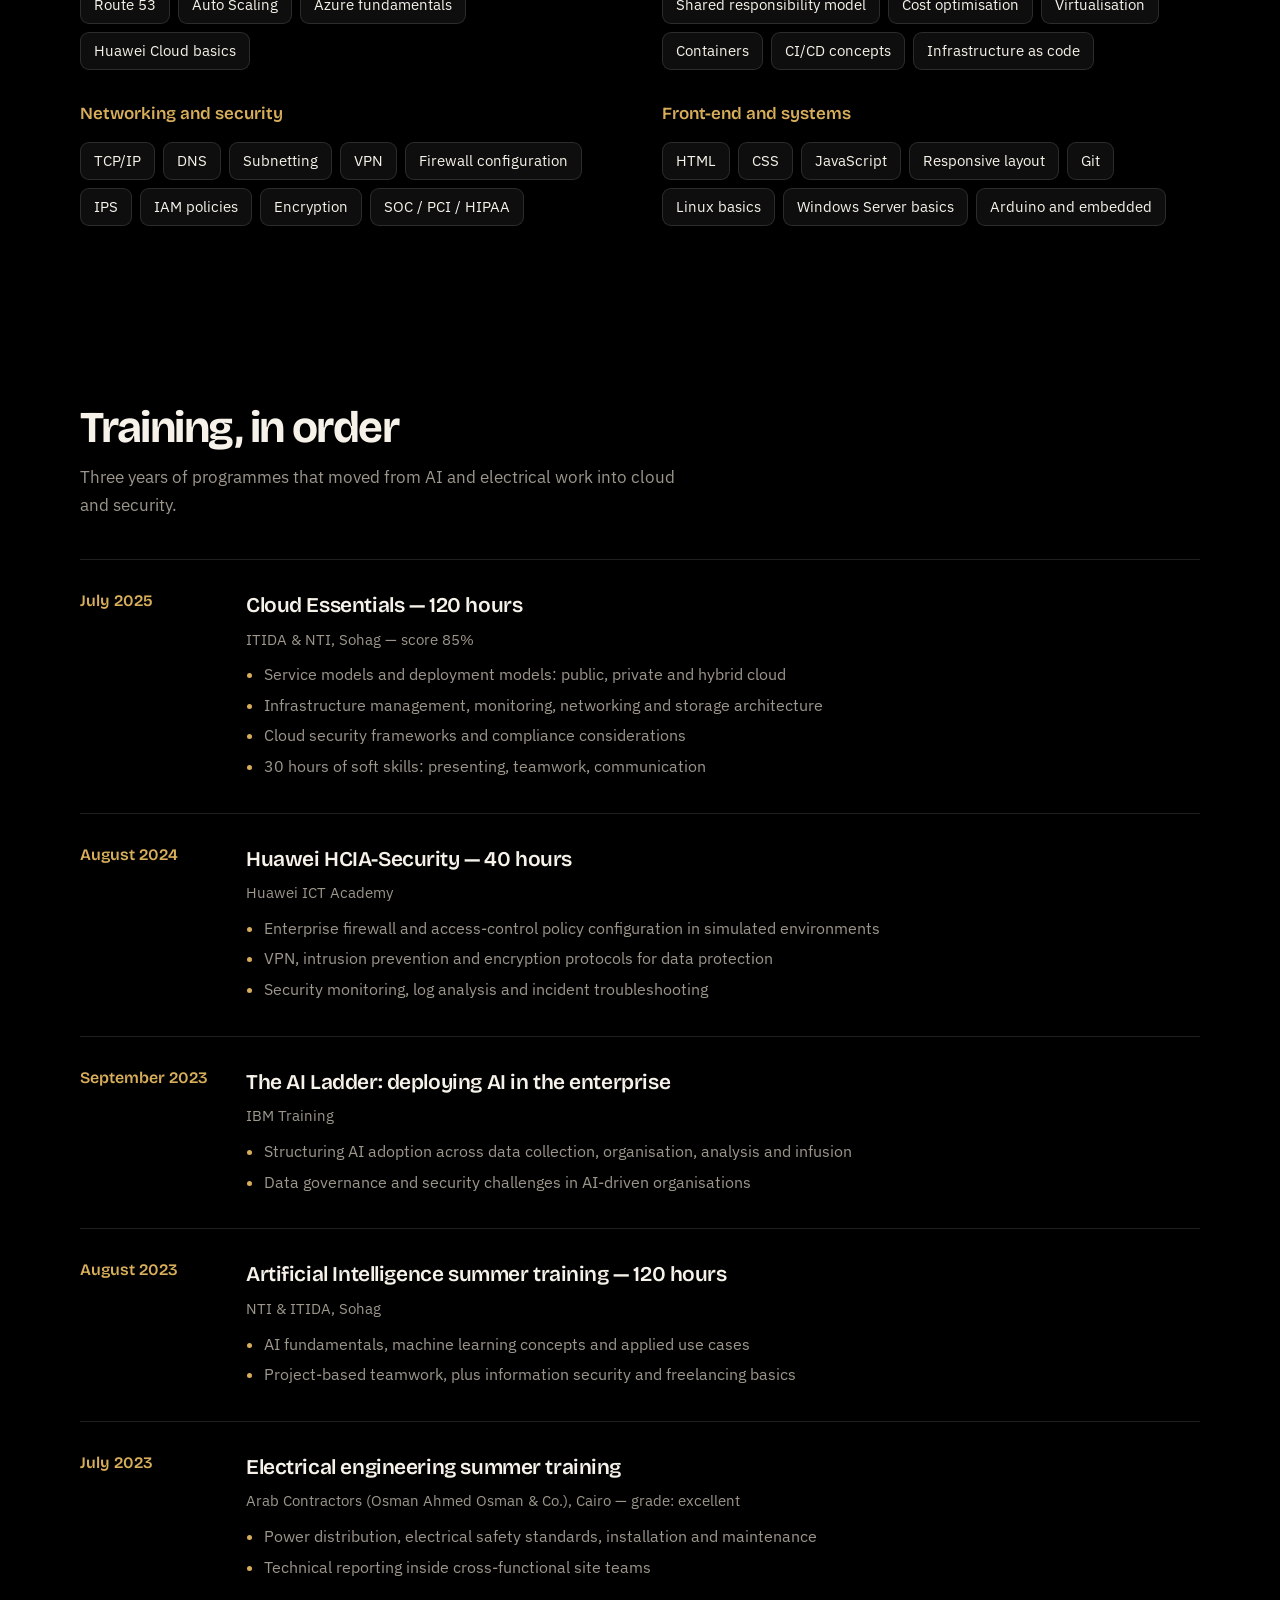
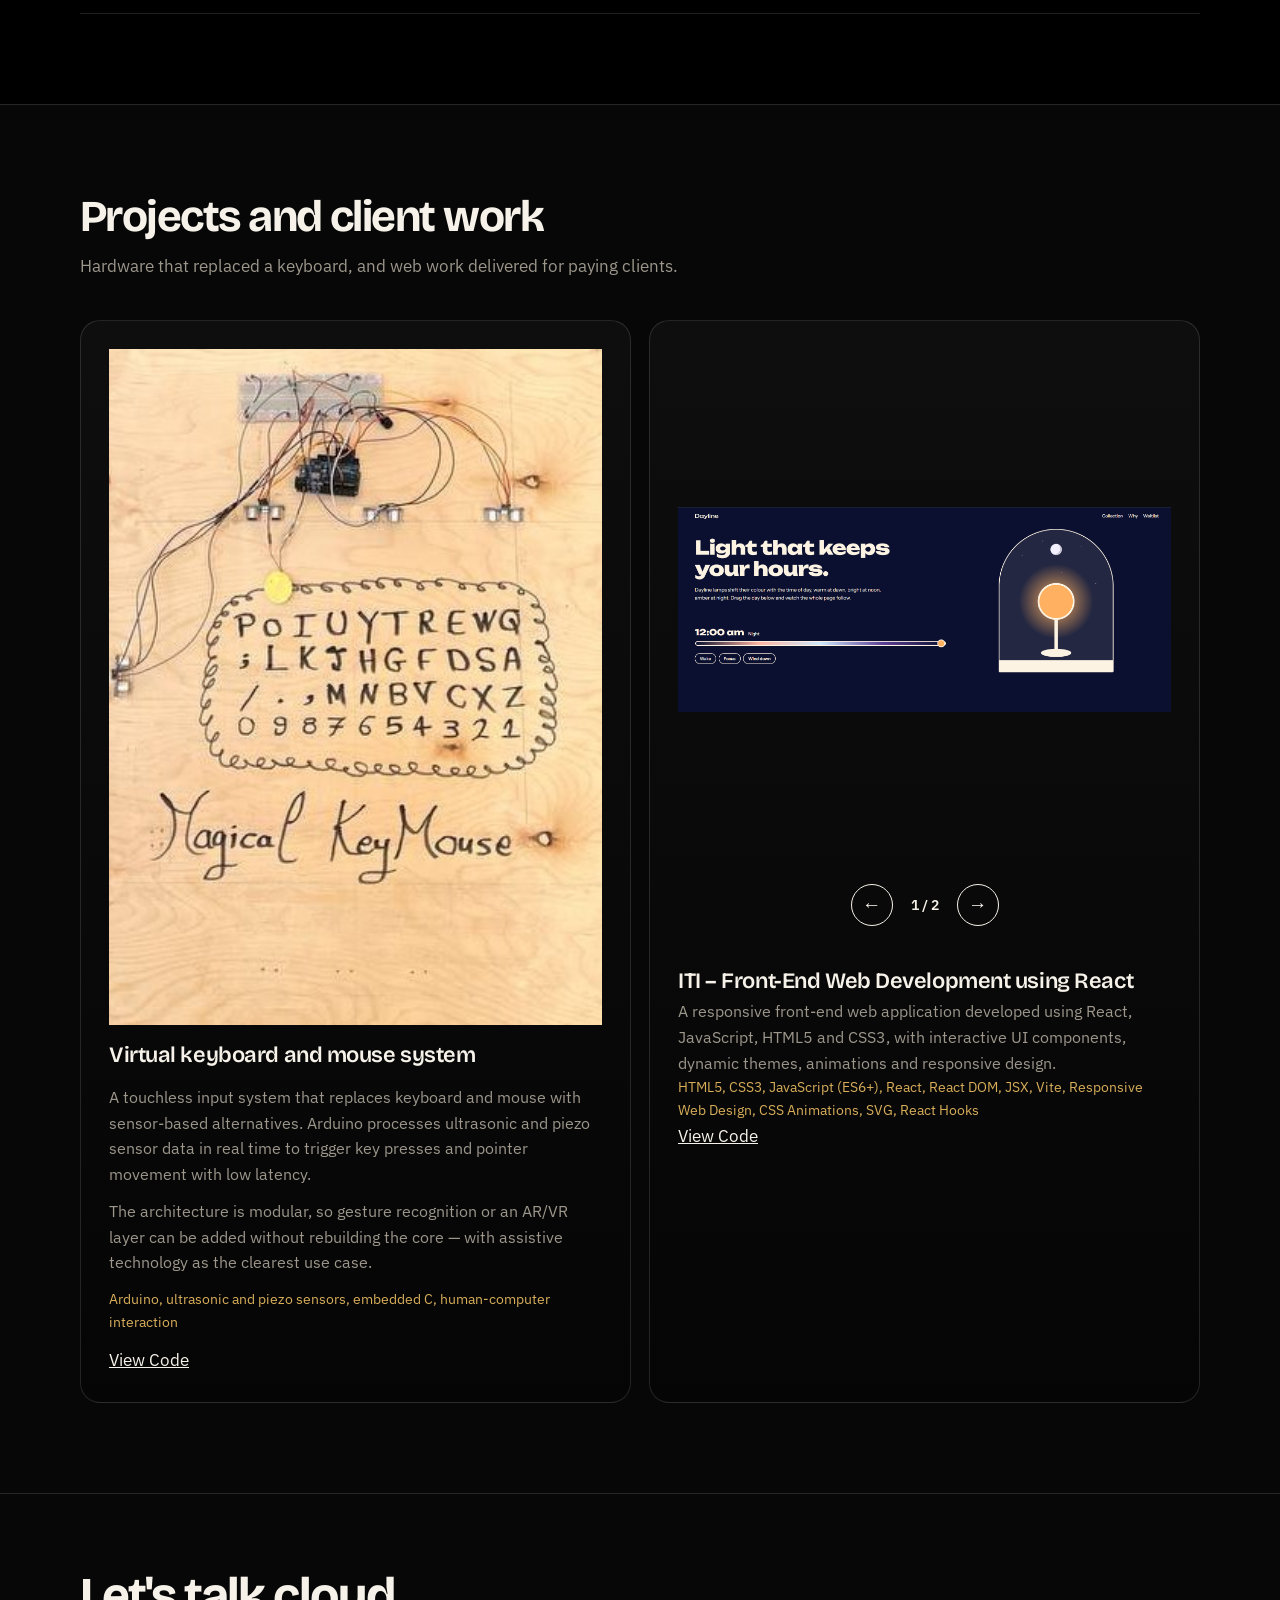
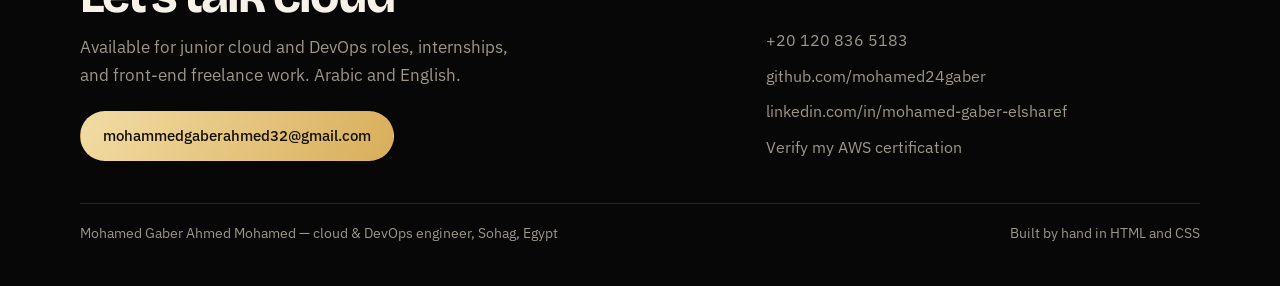
==== commit bd8f925a: "Fix project file paths" ====
--- a/index.html
+++ b/index.html
@@ -269,7 +269,7 @@
 <article class="rise" style="--d:.05s">
 
   <img
-    src="Projects/virtual-keyboard-mouse.jpg"
+    src="projects/virtual-keyboard-mouse.jpg"
   alt="Virtual Keyboard and Mouse System"
   class="project-image"
   >
@@ -296,7 +296,7 @@
 
   <!-- View Code -->
   <a
-    href="Projects/virtual-keyboard.html"
+    href="projects/virtual-keyboard.html"
     target="_blank"
     rel="noopener noreferrer"
   >
@@ -312,7 +312,7 @@
 
     <img
       id="projectSlide"
-      src="Projects/Front-End.jpg"
+      src="projects/Front-End.jpg.png"
       alt="Front-end project interface"
       class="project-image"
     >
@@ -343,7 +343,7 @@
     </p>
 
     <a
-      href="Projects/front-end-cloud.html"
+      href="projects/front-end-cloud.html"
       target="_blank"
       rel="noopener noreferrer"
     >
@@ -384,11 +384,11 @@
 <script>
   const projectImages = [
     {
-      src: "Projects/Front-End.jpg.png",
+      src: "projects/Front-End.jpg.png",
       alt: "Front-end project interface"
     },
     {
-      src: "Projects/Responsive.jpg.png",
+      src: "projects/Responsive.jpg.png",
       alt: "Responsive design project"
     }
   ];
@@ -422,3 +422,5 @@
 </script>
 </body>
 </html>
+
+
